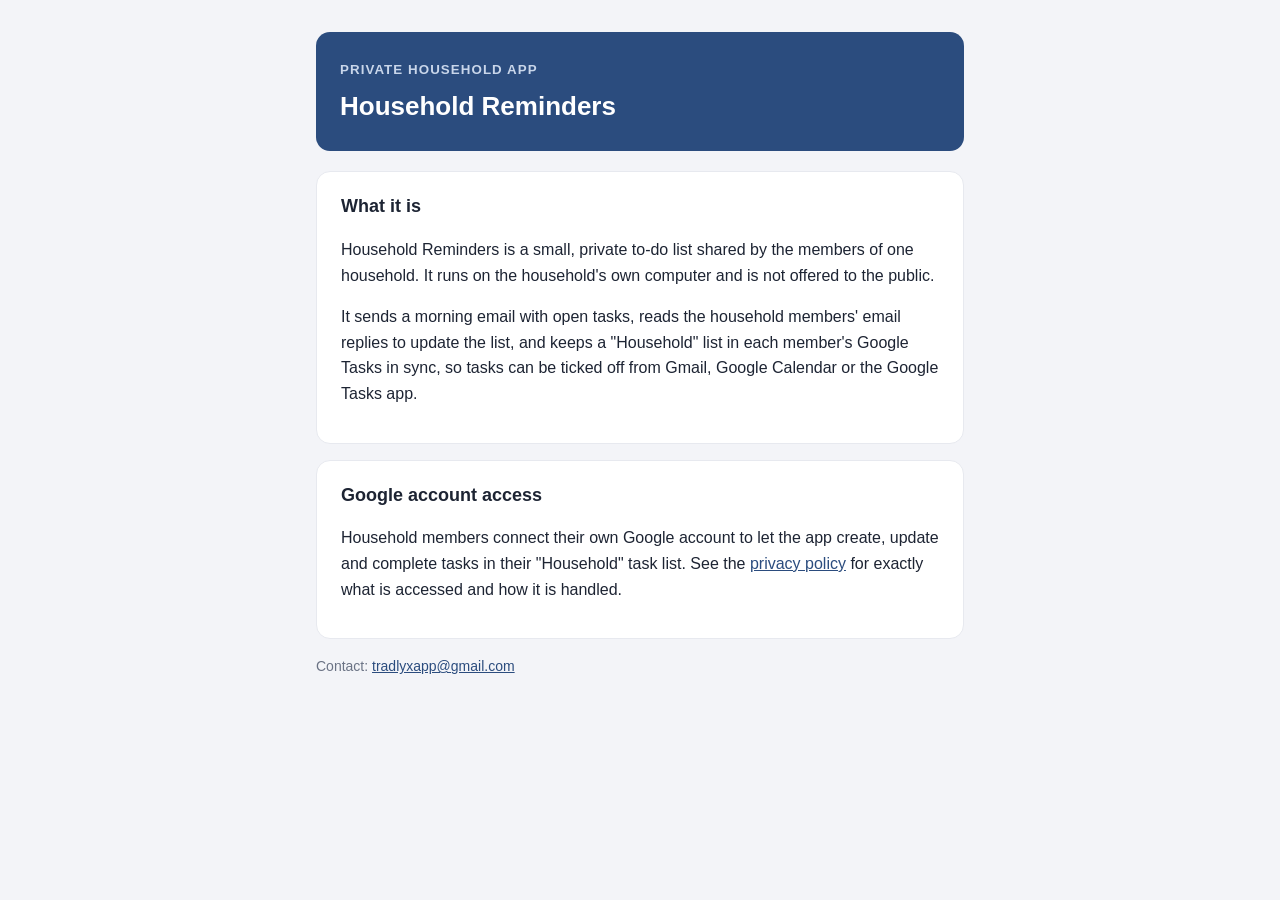
==== index.html @ 7a8ae4dd "Home page and privacy policy for Household Reminders" ====
<!doctype html>
<html lang="en">
<head>
<meta charset="utf-8">
<meta name="viewport" content="width=device-width, initial-scale=1">
<title>Household Reminders</title>
<link rel="stylesheet" href="style.css">
</head>
<body>
<main>
  <header><small>Private household app</small><h1>Household Reminders</h1></header>
  <section>
    <h2>What it is</h2>
    <p>Household Reminders is a small, private to-do list shared by the members of one household. It runs on the household's own computer and is not offered to the public.</p>
    <p>It sends a morning email with open tasks, reads the household members' email replies to update the list, and keeps a "Household" list in each member's Google Tasks in sync, so tasks can be ticked off from Gmail, Google Calendar or the Google Tasks app.</p>
  </section>
  <section>
    <h2>Google account access</h2>
    <p>Household members connect their own Google account to let the app create, update and complete tasks in their "Household" task list. See the <a href="privacy.html">privacy policy</a> for exactly what is accessed and how it is handled.</p>
  </section>
  <p class="muted">Contact: <a href="mailto:tradlyxapp@gmail.com">tradlyxapp@gmail.com</a></p>
</main>
</body>
</html>
---- style.css ----
:root { --ink: #1d2433; --muted: #6b7385; --brand: #2b4c7e; --page: #f3f4f8; --card: #fff; --line: #e7e9ef; }
@media (prefers-color-scheme: dark) { :root { --ink: #e8eaf0; --muted: #a0a7b8; --brand: #8fb0e3; --page: #14171f; --card: #1d212b; --line: #2c3240; } }
* { box-sizing: border-box; }
body { margin: 0; background: var(--page); color: var(--ink); font: 16px/1.6 -apple-system, BlinkMacSystemFont, "Segoe UI", Roboto, Helvetica, Arial, sans-serif; }
main { max-width: 680px; margin: 0 auto; padding: 32px 16px 48px; }
header { background: #2b4c7e; color: #fff; border-radius: 14px; padding: 24px; margin-bottom: 20px; }
header small { text-transform: uppercase; letter-spacing: .08em; color: #c9d6ea; font-weight: 600; }
header h1 { margin: 4px 0 0; font-size: 26px; }
section { background: var(--card); border: 1px solid var(--line); border-radius: 14px; padding: 20px 24px; margin-bottom: 16px; }
h2 { font-size: 18px; margin: 0 0 8px; }
p, li { color: var(--ink); }
.muted { color: var(--muted); font-size: 14px; }
a { color: var(--brand); }
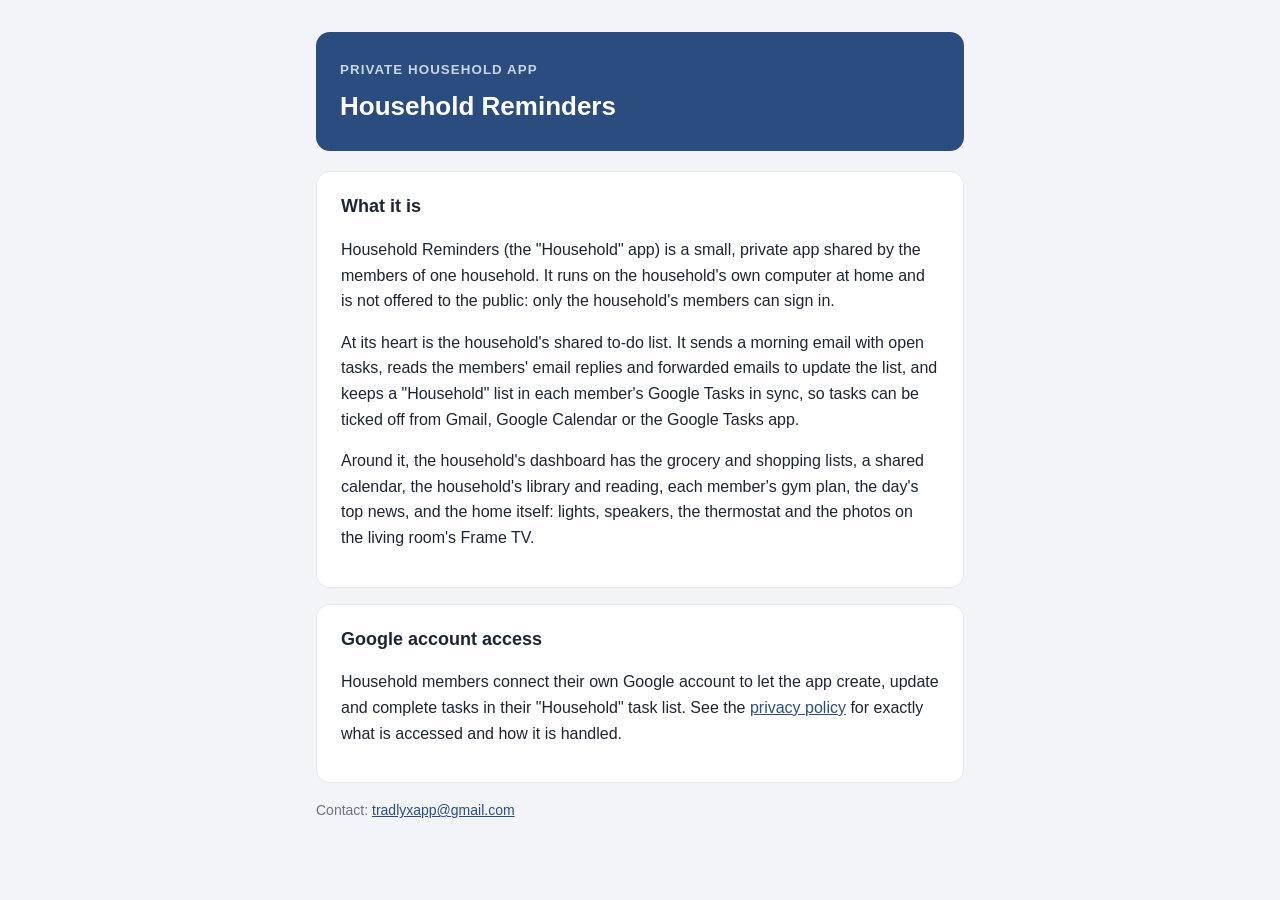
==== commit e1a80cfd: "Bring the home page and privacy policy up to date (from missions/site): today's app, the library and" ====
--- a/index.html
+++ b/index.html
@@ -11,8 +11,9 @@
   <header><small>Private household app</small><h1>Household Reminders</h1></header>
   <section>
     <h2>What it is</h2>
-    <p>Household Reminders is a small, private to-do list shared by the members of one household. It runs on the household's own computer and is not offered to the public.</p>
-    <p>It sends a morning email with open tasks, reads the household members' email replies to update the list, and keeps a "Household" list in each member's Google Tasks in sync, so tasks can be ticked off from Gmail, Google Calendar or the Google Tasks app.</p>
+    <p>Household Reminders (the "Household" app) is a small, private app shared by the members of one household. It runs on the household's own computer at home and is not offered to the public: only the household's members can sign in.</p>
+    <p>At its heart is the household's shared to-do list. It sends a morning email with open tasks, reads the members' email replies and forwarded emails to update the list, and keeps a "Household" list in each member's Google Tasks in sync, so tasks can be ticked off from Gmail, Google Calendar or the Google Tasks app.</p>
+    <p>Around it, the household's dashboard has the grocery and shopping lists, a shared calendar, the household's library and reading, each member's gym plan, the day's top news, and the home itself: lights, speakers, the thermostat and the photos on the living room's Frame TV.</p>
   </section>
   <section>
     <h2>Google account access</h2>
